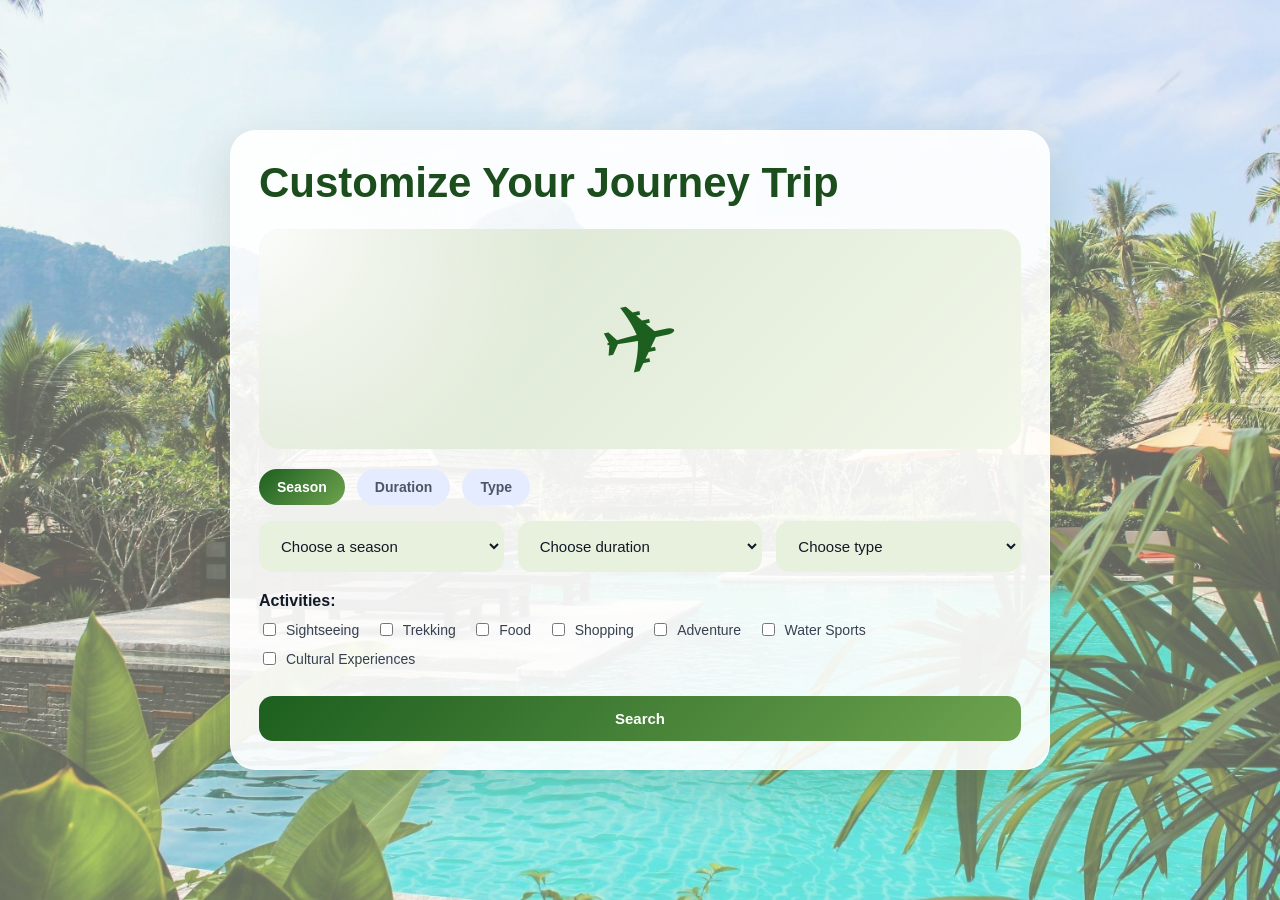
==== explore.html @ 49e41441 "Added my project part" ====
<!doctype html>
<html lang="en">
  <head>
    <meta charset="UTF-8" />
    <meta name="viewport" content="width=device-width, initial-scale=1.0" />
    <title>Explore</title>
    <link rel="stylesheet" href="style_ex.css" />
  </head>
  <body>
    <section class="input">
      <div class="input-box">
        <div class="status-bar">
          <span>9:41</span>
          <div class="status-icons">
            <span></span>
            <span></span>
            <span></span>
          </div>
        </div>

        <div class="header-row">
          <h1 class="heading">Customize Your Journey Trip</h1>
        </div>

        <div class="hero-card">
          <div class="plane-illustration">✈</div>
        </div>

        <div class="travel-tabs">
          <button type="button" class="tab active" data-tab="season">Season</button>
          <button type="button" class="tab" data-tab="days">Duration</button>
          <button type="button" class="tab" data-tab="type">Type</button>
        </div>

        <div class="get_input">
          <select class="season" id="season" data-field="season">
            <option value="" selected disabled hidden>Choose a season</option>
            <option value="Winter">Winter</option>
            <option value="Monsoon">Monsoon</option>
            <option value="Summer">Summer</option>
          </select>

          <select class="days" id="days" data-field="days">
            <option value="" selected disabled hidden>Choose duration</option>
            <option value="1-2 Days">1–2 Days</option>
            <option value="3-4 Days">3–4 Days</option>
            <option value="5-7 Days">5–7 Days</option>
            <option value="8-10 Days">8–10 Days</option>
            <option value="10+ Days">10+ Days</option>
          </select>

          <select class="type" id="type" data-field="type">
            <option value="" selected disabled hidden>Choose type</option>
            <option value="Beach">Beach</option>
            <option value="Mountain">Mountain</option>
            <option value="Heritage">Heritage</option>
            <option value="Wildlife">Wildlife</option>
            <option value="Adventure">Adventure</option>
            <option value="Religious">Religious</option>
            <option value="Nature">Nature</option>
          </select>
        </div>


        <div class="activities">
          <p>Activities:</p>
          <label><input type="checkbox" value="Sightseeing" /> Sightseeing</label>
          <label><input type="checkbox" value="Trekking" /> Trekking</label>
          <label><input type="checkbox" value="Food" /> Food</label>
          <label><input type="checkbox" value="Shopping" /> Shopping</label>
          <label><input type="checkbox" value="Adventure" /> Adventure</label>
          <label><input type="checkbox" value="Water Sports" /> Water Sports</label>
          <label><input type="checkbox" value="Cultural Experiences" /> Cultural Experiences</label>
        </div>

        <button type="button" class="search-btn">Search</button>
      </div>
    </section>
    <script src="app_ex.js"></script>
  </body>
</html>

  </body>
</html>
---- style_ex.css ----
* {
  box-sizing: border-box;
}

body {
  margin: 0;
  min-height: 100vh;
  display: flex;
  align-items: center;
  justify-content: center;
  position: relative;
  isolation: isolate;
  background: rgba(243, 247, 235, 0.9);
  font-family: Arial, sans-serif;
}

body::before {
  content: "";
  position: fixed;
  inset: 0;
  background-image: url("images/bgmain.png");
  background-size: cover;
  background-position: center;
  background-repeat: no-repeat;
  opacity: 0.6;
  z-index: -1;
}

.input {
  width: 100%;
  display: flex;
  justify-content: center;
  padding: 32px;
}

.input-box {
  width: min(820px, 100%);
  background: rgba(255, 255, 255, 0.9);
  border-radius: 26px;
  padding: 28px;
  box-shadow: 0 18px 50px rgba(38, 77, 29, 0.16);
  border: 1px solid rgba(255, 255, 255, 0.8);
}

.status-bar {
  display: none;
}

.header-row {
  margin-bottom: 22px;
}

.heading {
  font-size: clamp(28px, 4vw, 42px);
  font-weight: 700;
  color: #1c4d1c;
  margin: 0;
  text-align: left;
}

.hero-card {
  height: 220px;
  border-radius: 22px;
  background: linear-gradient(135deg, #d8e4cf, #f1f7e9);
  display: flex;
  align-items: center;
  justify-content: center;
  margin-bottom: 20px;
  position: relative;
  overflow: hidden;
}

.hero-card::before {
  content: "";
  position: absolute;
  inset: 0;
  background: radial-gradient(
    circle at top left,
    rgba(255, 255, 255, 0.9),
    transparent 38%
  );
}

.plane-illustration {
  font-size: 96px;
  color: #1d5f1f;
  transform: rotate(-12deg);
  z-index: 1;
}

.travel-tabs {
  display: flex;
  gap: 12px;
  margin-bottom: 16px;
}

.tab {
  border: none;
  border-radius: 999px;
  padding: 10px 18px;
  font-size: 14px;
  font-weight: 700;
  background: #e6ecff;
  color: #4b5563;
}

.tab.active {
  background: linear-gradient(135deg, #1d5f1f, #6ea34f);
  color: white;
}

.get_input {
  display: grid;
  grid-template-columns: repeat(3, minmax(0, 1fr));
  gap: 14px;
  margin-bottom: 20px;
}

select,
.search-btn {
  width: 100%;
  border: none;
  border-radius: 14px;
  padding: 14px 16px;
  font-size: 15px;
  background: #e8f1dd;
  color: #111827;
}

select {
  outline: none;
  border: 2px solid transparent;
  transition: 0.2s ease;
}

select.filled {
  border-color: #1d5f1f;
  background: #e2edd0;
  box-shadow: 0 0 0 3px rgba(29, 95, 31, 0.12);
}

.ideal-duration,
.activities {
  margin-bottom: 18px;
}

.ideal-duration p,
.activities p {
  margin: 0 0 10px;
  font-size: 16px;
  font-weight: 700;
  color: #111827;
}

.ideal-duration label,
.activities label {
  display: inline-flex;
  align-items: center;
  gap: 7px;
  margin: 0 12px 10px 0;
  font-size: 14px;
  color: #374151;
}

.search-btn {
  background: linear-gradient(135deg, #1d5f1f, #6ea34f);
  color: white;
  font-weight: 700;
  cursor: pointer;
}
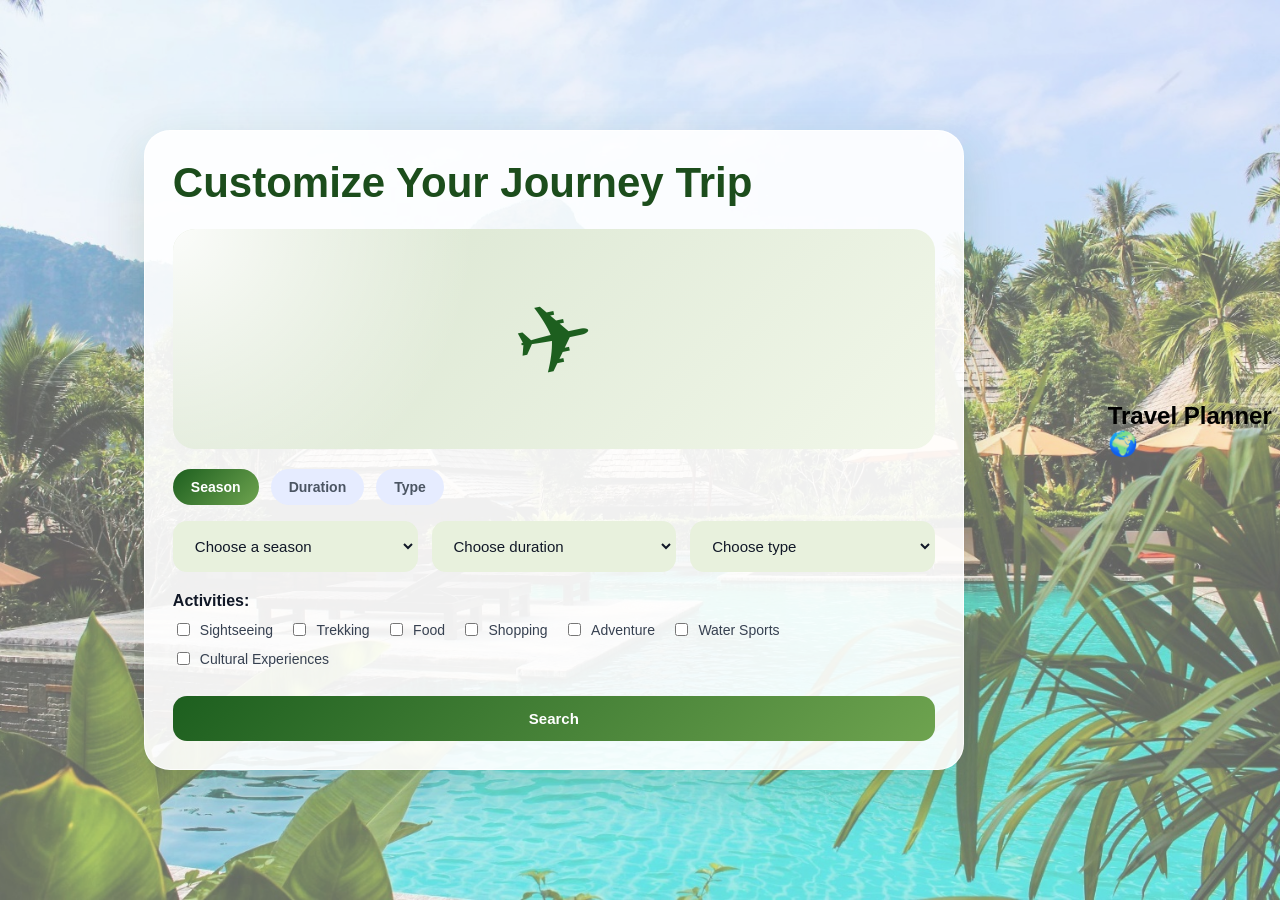
==== commit 791dd35c: "Added my project changes" ====
--- a/explore.html
+++ b/explore.html
@@ -76,6 +76,19 @@
         <button type="button" class="search-btn">Search</button>
       </div>
     </section>
+
+    <section class="show">
+
+
+
+      <h1>Travel Planner 🌍</h1>
+
+
+<!-- Results -->
+<div id="results" class="results-container"></div>
+
+
+    </section>
     <script src="app_ex.js"></script>
   </body>
 </html>
--- a/style_ex.css
+++ b/style_ex.css
@@ -168,3 +168,36 @@
   font-weight: 700;
   cursor: pointer;
 }
+
+/* //----------------------------------------------------------- */
+
+body {
+  font-family: Arial, sans-serif;
+  background: #f5f5f5;
+}
+
+/* Grid layout */
+.results-container {
+  display: grid;
+  grid-template-columns: repeat(auto-fit, minmax(280px, 1fr));
+  gap: 20px;
+  padding: 20px;
+}
+
+/* Card */
+.card {
+  background: white;
+  border-radius: 12px;
+  padding: 15px;
+  box-shadow: 0 4px 10px rgba(0, 0, 0, 0.1);
+}
+
+/* Tags */
+.tag {
+  display: inline-block;
+  background: #eee;
+  padding: 5px 8px;
+  margin: 3px;
+  border-radius: 6px;
+  font-size: 12px;
+}
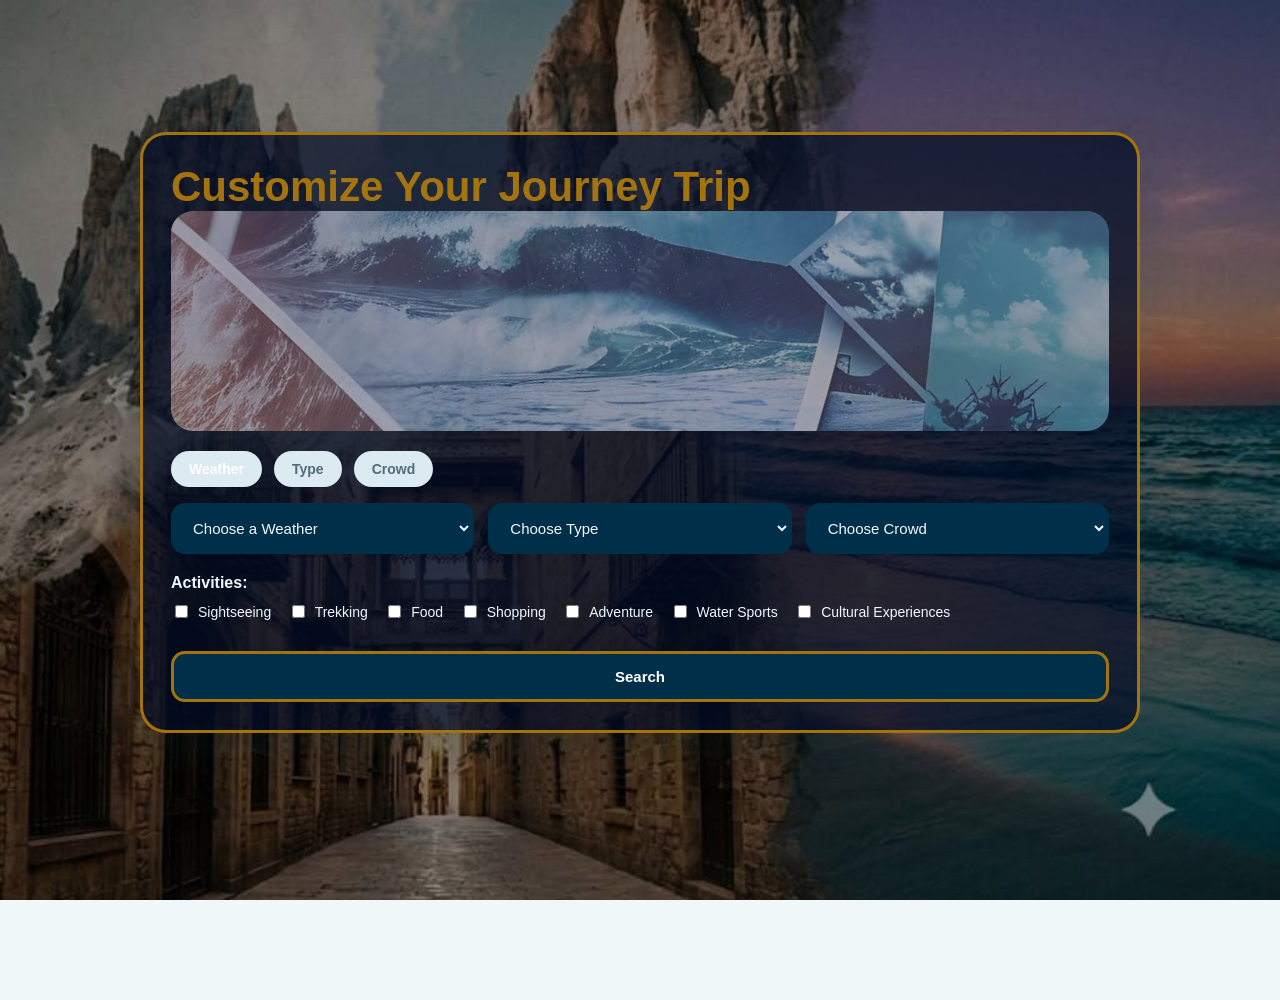
==== commit afdbf66b: "Theme Changed" ====
--- a/explore.html
+++ b/explore.html
@@ -10,7 +10,7 @@
     <section class="input">
       <div class="input-box">
         <div class="status-bar">
-          <span>9:41</span>
+          
           <div class="status-icons">
             <span></span>
             <span></span>
@@ -23,41 +23,33 @@
         </div>
 
         <div class="hero-card">
-          <div class="plane-illustration">✈</div>
+          <div class="plane-illustration"><img src="images/ex_within.png"></div>
         </div>
 
         <div class="travel-tabs">
-          <button type="button" class="tab active" data-tab="season">Season</button>
-          <button type="button" class="tab" data-tab="days">Duration</button>
+          <button type="button" class="tab active" data-tab="season">Weather</button>
           <button type="button" class="tab" data-tab="type">Type</button>
+          <button type="button" class="tab" data-tab="crowd">Crowd</button>
         </div>
 
         <div class="get_input">
           <select class="season" id="season" data-field="season">
-            <option value="" selected disabled hidden>Choose a season</option>
-            <option value="Winter">Winter</option>
-            <option value="Monsoon">Monsoon</option>
-            <option value="Summer">Summer</option>
-          </select>
-
-          <select class="days" id="days" data-field="days">
-            <option value="" selected disabled hidden>Choose duration</option>
-            <option value="1-2 Days">1–2 Days</option>
-            <option value="3-4 Days">3–4 Days</option>
-            <option value="5-7 Days">5–7 Days</option>
-            <option value="8-10 Days">8–10 Days</option>
-            <option value="10+ Days">10+ Days</option>
+            <option value="" selected disabled hidden>Choose a Weather</option>
+            <option value="Sunny">Sunny</option>
+            <option value="Hot">Hot</option>
+            <option value="Rainy">Rainy</option>
+            <option value="Snowy">Snowy</option>
+            <option value="Pleasant">Pleasant</option>
           </select>
 
           <select class="type" id="type" data-field="type">
-            <option value="" selected disabled hidden>Choose type</option>
-            <option value="Beach">Beach</option>
-            <option value="Mountain">Mountain</option>
-            <option value="Heritage">Heritage</option>
-            <option value="Wildlife">Wildlife</option>
-            <option value="Adventure">Adventure</option>
-            <option value="Religious">Religious</option>
-            <option value="Nature">Nature</option>
+            <option value="" selected disabled hidden>Choose Type</option>
+            
+          </select>
+
+           <select class="crowd" id="crowd" data-field="crowd">
+            <option value="" selected disabled hidden>Choose Crowd</option>
+           
           </select>
         </div>
 
@@ -75,21 +67,13 @@
 
         <button type="button" class="search-btn">Search</button>
       </div>
+      
     </section>
-
     <section class="show">
-
-
-
-      <h1>Travel Planner 🌍</h1>
-
-
-<!-- Results -->
-<div id="results" class="results-container"></div>
-
-
+     <div class="results" id="results">
+     </div>
     </section>
-    <script src="app_ex.js"></script>
+    <script type="module" src="app_ex.js"></script>
   </body>
 </html>
 
--- a/style_ex.css
+++ b/style_ex.css
@@ -2,58 +2,62 @@
   box-sizing: border-box;
 }
 
+html,
 body {
   margin: 0;
+  padding: 0;
+  min-height: 100%;
+}
+
+body {
   min-height: 100vh;
-  display: flex;
-  align-items: center;
-  justify-content: center;
   position: relative;
   isolation: isolate;
-  background: rgba(243, 247, 235, 0.9);
+  background: rgba(238, 247, 248, 0.92);;
   font-family: Arial, sans-serif;
+  overflow-x: hidden;
+
 }
 
 body::before {
   content: "";
   position: fixed;
   inset: 0;
-  background-image: url("images/bgmain.png");
+  background-image: url("images/bg2.jpeg");
   background-size: cover;
   background-position: center;
   background-repeat: no-repeat;
-  opacity: 0.6;
   z-index: -1;
+  
 }
 
 .input {
   width: 100%;
   display: flex;
   justify-content: center;
-  padding: 32px;
+  align-items: flex-start;
+  padding: 32px 20px;
+  margin-top: 20px;
+  margin-top: 100px;
 }
 
 .input-box {
-  width: min(820px, 100%);
-  background: rgba(255, 255, 255, 0.9);
+  
+  width: 100%;
+  max-width: 1000px;
+  margin: 0 auto;
+  padding: 28px;
+  background: rgba(2, 13, 38, 0.716);
   border-radius: 26px;
-  padding: 28px;
-  box-shadow: 0 18px 50px rgba(38, 77, 29, 0.16);
-  border: 1px solid rgba(255, 255, 255, 0.8);
-}
-
-.status-bar {
-  display: none;
-}
-
-.header-row {
-  margin-bottom: 22px;
+  box-shadow: 0 18px 50px rgba(6, 38, 57, 0.18);
+  border: 3px solid rgba(168, 119, 13, 0.966);
+  overflow: hidden;
 }
 
 .heading {
   font-size: clamp(28px, 4vw, 42px);
   font-weight: 700;
-  color: #1c4d1c;
+  color:  rgba(168, 119, 13, 0.966);
   margin: 0;
   text-align: left;
 }
@@ -61,7 +65,11 @@
 .hero-card {
   height: 220px;
   border-radius: 22px;
-  background: linear-gradient(135deg, #d8e4cf, #f1f7e9);
+  background: linear-gradient(
+    135deg,
+    rgba(4, 16, 42, 0.473)
+    #EEF5F8
+  );
   display: flex;
   align-items: center;
   justify-content: center;
@@ -76,44 +84,46 @@
   inset: 0;
   background: radial-gradient(
     circle at top left,
-    rgba(255, 255, 255, 0.9),
+   rgba(4, 16, 42, 0.473),
     transparent 38%
   );
 }
 
 .plane-illustration {
   font-size: 96px;
-  color: #1d5f1f;
+  color: rgba(4, 16, 42, 0.473);
   transform: rotate(-12deg);
+  opacity: 0.60;
   z-index: 1;
 }
 
 .travel-tabs {
   display: flex;
+  flex-wrap: wrap;
   gap: 12px;
   margin-bottom: 16px;
 }
 
-.tab {
-  border: none;
-  border-radius: 999px;
-  padding: 10px 18px;
-  font-size: 14px;
-  font-weight: 700;
-  background: #e6ecff;
-  color: #4b5563;
+.tab { border: none;
+   border-radius: 999px;
+    padding: 10px 18px;
+     font-size: 14px;
+      font-weight: 700;
+       background: #DCEAF1;
+        color: #526D7B;
+         transition: 0.25s ease; }
+
+.tab:hover {
+  background: #C8DDE7;
+  color: #315A72;
 }
 
 .tab.active {
-  background: linear-gradient(135deg, #1d5f1f, #6ea34f);
+  background: linear-gradient(
+    135deg,rgba(168, 119, 13, 0.966)
+   
+  );
   color: white;
-}
-
-.get_input {
-  display: grid;
-  grid-template-columns: repeat(3, minmax(0, 1fr));
-  gap: 14px;
-  margin-bottom: 20px;
 }
 
 select,
@@ -123,25 +133,27 @@
   border-radius: 14px;
   padding: 14px 16px;
   font-size: 15px;
-  background: #e8f1dd;
-  color: #111827;
+  background:  #003049;
+  color: aliceblue;
+   border: 3px solid rgba(168, 119, 13, 0.966);
 }
 
 select {
+  min-width: 0;
   outline: none;
   border: 2px solid transparent;
   transition: 0.2s ease;
 }
 
+select:hover {
+  background: #003049;
+}
+
 select.filled {
-  border-color: #1d5f1f;
-  background: #e2edd0;
-  box-shadow: 0 0 0 3px rgba(29, 95, 31, 0.12);
-}
-
-.ideal-duration,
-.activities {
-  margin-bottom: 18px;
+  border-color: #315A72;
+  
+  box-shadow:
+    0 0 0 3px rgba(49, 90, 114, 0.12);
 }
 
 .ideal-duration p,
@@ -149,7 +161,7 @@
   margin: 0 0 10px;
   font-size: 16px;
   font-weight: 700;
-  color: #111827;
+  color: aliceblue;
 }
 
 .ideal-duration label,
@@ -159,45 +171,124 @@
   gap: 7px;
   margin: 0 12px 10px 0;
   font-size: 14px;
-  color: #374151;
+  color:  aliceblue;
 }
 
 .search-btn {
-  background: linear-gradient(135deg, #1d5f1f, #6ea34f);
+  background: linear-gradient(
+    135deg,
+     #003049,
+    
+  );
+  margin-top: 20px;
   color: white;
   font-weight: 700;
   cursor: pointer;
-}
-
-/* //----------------------------------------------------------- */
-
-body {
-  font-family: Arial, sans-serif;
-  background: #f5f5f5;
-}
-
-/* Grid layout */
-.results-container {
+  transition: 0.25s ease;
+}
+
+.get_input {
+  width: 100%;
   display: grid;
-  grid-template-columns: repeat(auto-fit, minmax(280px, 1fr));
-  gap: 20px;
-  padding: 20px;
-}
-
-/* Card */
-.card {
-  background: white;
-  border-radius: 12px;
-  padding: 15px;
-  box-shadow: 0 4px 10px rgba(0, 0, 0, 0.1);
-}
-
-/* Tags */
-.tag {
-  display: inline-block;
-  background: #eee;
-  padding: 5px 8px;
-  margin: 3px;
-  border-radius: 6px;
-  font-size: 12px;
-}
+  grid-template-columns: repeat(3, minmax(0, 1fr));
+  gap: 14px;
+  margin-bottom: 20px;
+}
+
+.search-btn:hover {
+  background: linear-gradient(
+    135deg,
+    #294E64,
+    #587B8E
+  );
+  transform: translateY(-2px);
+}
+
+.results {
+  width: 90%;
+  margin: 80px auto;
+  display: flex;
+  flex-wrap: wrap;
+  grid-template-columns:repeat(auto-fit, minmax(250px, 1fr));
+  gap:45px;
+}
+
+.place-card {
+  min-width: 0;
+  padding: 25px;
+  border-radius: 20px;
+  background: rgba(248, 252, 254, 0.94);
+  box-shadow:
+    0 5px 20px rgba(35, 70, 90, 0.15);
+  border: 1px solid rgba(255, 255, 255, 0.8);
+  transition:
+    transform 0.3s ease,
+    box-shadow 0.3s ease;
+   
+   
+}
+
+
+
+
+.place-card:hover {
+  transform: translateY(-8px);
+  box-shadow:
+    0 12px 30px rgba(35, 70, 90, 0.22);
+}
+
+.place-card h2 {
+  margin-bottom: 10px;
+  color: rgb(249, 244, 244);
+}
+
+.place-card p {
+  margin: 8px 0;
+  color: rgb(249, 244, 244);
+}
+
+
+
+@media (max-width: 800px) {
+  .input {
+    padding: 25px 16px;
+  }
+
+  .input-box {
+    padding: 24px;
+  }
+
+  .get_input {
+    grid-template-columns: repeat(2, minmax(0, 1fr));
+  }
+}
+
+@media (max-width: 600px) {
+  .input {
+    padding: 20px 12px;
+  }
+
+  .input-box {
+    padding: 18px;
+    border-radius: 20px;
+  }
+
+  .get_input {
+    grid-template-columns: 1fr;
+  }
+
+  .hero-card {
+    height: 180px;
+  }
+
+  .plane-illustration {
+    font-size: 70px;
+  }
+
+  .results {
+    width: calc(100% - 24px);
+    grid-template-columns: 1fr;
+  }
+}
+
+
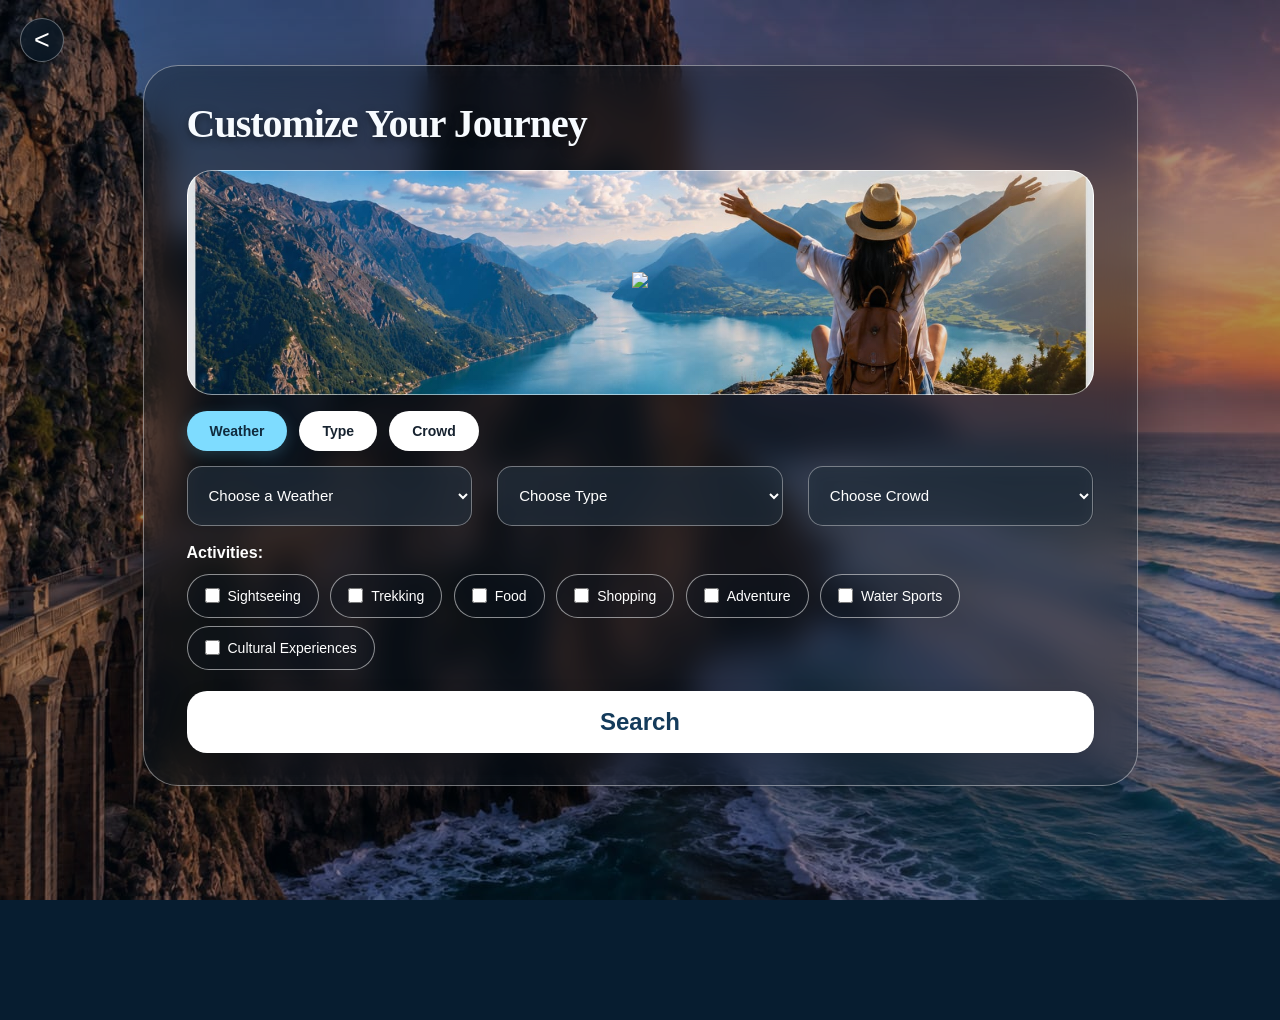
==== commit 2d271198: "As per mentor" ====
--- a/explore.html
+++ b/explore.html
@@ -7,6 +7,8 @@
     <link rel="stylesheet" href="style_ex.css" />
   </head>
   <body>
+    <div class="content">
+      <button class="back"><</button>
     <section class="input">
       <div class="input-box">
         <div class="status-bar">
@@ -17,19 +19,20 @@
             <span></span>
           </div>
         </div>
-
+       
         <div class="header-row">
-          <h1 class="heading">Customize Your Journey Trip</h1>
+          <h1 class="heading">Customize Your Journey</h1>
         </div>
 
         <div class="hero-card">
-          <div class="plane-illustration"><img src="images/ex_within.png"></div>
+          <div class="plane-illustration"><img src="images/ex_within2.jpeg"></div>
         </div>
 
         <div class="travel-tabs">
           <button type="button" class="tab active" data-tab="season">Weather</button>
           <button type="button" class="tab" data-tab="type">Type</button>
           <button type="button" class="tab" data-tab="crowd">Crowd</button>
+          
         </div>
 
         <div class="get_input">
@@ -73,6 +76,7 @@
      <div class="results" id="results">
      </div>
     </section>
+    </div>
     <script type="module" src="app_ex.js"></script>
   </body>
 </html>
--- a/style_ex.css
+++ b/style_ex.css
@@ -1,4 +1,5 @@
-* {
+
+ * {
   box-sizing: border-box;
 }
 
@@ -13,282 +14,380 @@
   min-height: 100vh;
   position: relative;
   isolation: isolate;
-  background: rgba(238, 247, 248, 0.92);;
+  background: #071d30;
   font-family: Arial, sans-serif;
   overflow-x: hidden;
-
 }
 
 body::before {
   content: "";
   position: fixed;
   inset: 0;
-  background-image: url("images/bg2.jpeg");
+  background-image: url("images/bg3.jpeg");
   background-size: cover;
   background-position: center;
   background-repeat: no-repeat;
+  z-index: -2;
+}
+
+body::after {
+  content: "";
+  position: fixed;
+  inset: 0;
+  background: rgba(0, 15, 30, 0.32);
   z-index: -1;
-  
 }
 
 .input {
   width: 100%;
+  min-height: 100vh;
   display: flex;
   justify-content: center;
   align-items: flex-start;
-  padding: 32px 20px;
-  margin-top: 20px;
-  margin-top: 100px;
+  padding: 65px 20px 40px;
 }
 
 .input-box {
-  
-  width: 100%;
-  max-width: 1000px;
+  width: 100%;
+  max-width: 995px;
   margin: 0 auto;
-  padding: 28px;
-  background: rgba(2, 13, 38, 0.716);
-  border-radius: 26px;
-  box-shadow: 0 18px 50px rgba(6, 38, 57, 0.18);
-  border: 3px solid rgba(168, 119, 13, 0.966);
+  padding: 38px 43px 32px;
+  background: rgba(8, 18, 29, 0.4);
+  backdrop-filter: blur(15px);
+  -webkit-backdrop-filter: blur(15px);
+  border: 1px solid rgba(255, 255, 255, 0.42);
+  border-radius: 35px;
+  box-shadow:
+    0 20px 60px rgba(0, 0, 0, 0.35),
+    inset 0 0 30px rgba(255, 255, 255, 0.03);
   overflow: hidden;
 }
 
 .heading {
-  font-size: clamp(28px, 4vw, 42px);
+  margin: 0 0 25px;
+  color: #f7fbff;
+  font-family: Georgia, "Times New Roman", serif;
+  font-size: clamp(40px, 3vw, 62px);
+  line-height: 1.02;
   font-weight: 700;
-  color:  rgba(168, 119, 13, 0.966);
-  margin: 0;
+  letter-spacing: -1px;
   text-align: left;
+  text-shadow:
+    0 3px 8px rgba(0, 0, 0, 0.5),
+    0 0 20px rgba(255, 255, 255, 0.08);
 }
 
 .hero-card {
-  height: 220px;
-  border-radius: 22px;
-  background: linear-gradient(
-    135deg,
-    rgba(4, 16, 42, 0.473)
-    #EEF5F8
-  );
+  width: 100%;
+  height: 225px;
+  margin-bottom: 16px;
+  position: relative;
+  overflow: hidden;
+  border-radius: 25px;
+  border: 1px solid rgba(255, 255, 255, 0.55);
+  background-image: url("images/ex_within2.png");
+  background-size: cover;
+  background-position: center;
   display: flex;
   align-items: center;
   justify-content: center;
-  margin-bottom: 20px;
-  position: relative;
-  overflow: hidden;
 }
 
 .hero-card::before {
   content: "";
   position: absolute;
   inset: 0;
-  background: radial-gradient(
-    circle at top left,
-   rgba(4, 16, 42, 0.473),
-    transparent 38%
+  background: linear-gradient(
+    90deg,
+    rgba(0, 30, 55, 0.12),
+    transparent 50%,
+    rgba(0, 20, 35, 0.12)
   );
 }
 
-.plane-illustration {
-  font-size: 96px;
-  color: rgba(4, 16, 42, 0.473);
-  transform: rotate(-12deg);
-  opacity: 0.60;
-  z-index: 1;
-}
+/* .plane-illustration {
+  background-size: cover;
+} */
+
 
 .travel-tabs {
   display: flex;
+  gap: 12px;
+  margin: 0 0 15px;
   flex-wrap: wrap;
-  gap: 12px;
-  margin-bottom: 16px;
-}
-
-.tab { border: none;
-   border-radius: 999px;
-    padding: 10px 18px;
-     font-size: 14px;
-      font-weight: 700;
-       background: #DCEAF1;
-        color: #526D7B;
-         transition: 0.25s ease; }
+}
+
+.tab {
+  height: 40px;
+  padding: 0 23px;
+  border: none;
+  border-radius: 999px;
+  background: #ffffff;
+  color: #172330;
+  font-size: 14px;
+  font-weight: 700;
+  cursor: pointer;
+  transition: 0.25s ease;
+}
 
 .tab:hover {
-  background: #C8DDE7;
-  color: #315A72;
+  background: #e8f8ff;
+  transform: translateY(-1px);
 }
 
 .tab.active {
-  background: linear-gradient(
-    135deg,rgba(168, 119, 13, 0.966)
-   
-  );
-  color: white;
-}
-
-select,
-.search-btn {
-  width: 100%;
-  border: none;
-  border-radius: 14px;
-  padding: 14px 16px;
+  background: #7edcff;
+  color: #102b3e;
+  box-shadow: 0 4px 15px rgba(126, 220, 255, 0.2);
+}
+
+.get_input {
+  width: 100%;
+  display: grid;
+  grid-template-columns: repeat(3, minmax(0, 1fr));
+  gap: 25px;
+  margin-bottom: 18px;
+}
+
+select {
+  width: 100%;
+  height: 60px;
+  min-width: 0;
+  padding: 0 17px;
+  border-radius: 15px;
+  border: 1px solid rgba(255, 255, 255, 0.38);
+  outline: none;
+  background: rgba(40, 54, 68, 0.55);
+  backdrop-filter: blur(8px);
+  -webkit-backdrop-filter: blur(8px);
+  color: white;
   font-size: 15px;
-  background:  #003049;
-  color: aliceblue;
-   border: 3px solid rgba(168, 119, 13, 0.966);
-}
-
-select {
-  min-width: 0;
-  outline: none;
-  border: 2px solid transparent;
-  transition: 0.2s ease;
+  cursor: pointer;
+  transition: 0.25s ease;
 }
 
 select:hover {
-  background: #003049;
+  background: rgba(55, 70, 84, 0.7);
+  border-color: rgba(255, 255, 255, 0.65);
+}
+
+select:focus {
+  border-color: #7edcff;
+  box-shadow: 0 0 0 2px rgba(126, 220, 255, 0.15);
 }
 
 select.filled {
-  border-color: #315A72;
-  
-  box-shadow:
-    0 0 0 3px rgba(49, 90, 114, 0.12);
+  border-color: rgba(126, 220, 255, 0.7);
+  box-shadow: 0 0 0 2px rgba(126, 220, 255, 0.1);
+}
+
+select option {
+  background: #17344a;
+  color: white;
+}
+
+.ideal-duration,
+.activities {
+  width: 100%;
 }
 
 .ideal-duration p,
 .activities p {
-  margin: 0 0 10px;
+  margin: 0 0 12px;
+  color: white;
   font-size: 16px;
   font-weight: 700;
-  color: aliceblue;
 }
 
 .ideal-duration label,
 .activities label {
   display: inline-flex;
   align-items: center;
-  gap: 7px;
-  margin: 0 12px 10px 0;
+  gap: 8px;
+  height: 44px;
+  margin: 0 7px 8px 0;
+  padding: 0 17px;
+  border: 1px solid rgba(255, 255, 255, 0.52);
+  border-radius: 999px;
+  background: rgba(15, 25, 35, 0.3);
+  color: white;
   font-size: 14px;
-  color:  aliceblue;
+  cursor: pointer;
+  transition: 0.25s ease;
+}
+
+.ideal-duration label:hover,
+.activities label:hover {
+  background: rgba(126, 220, 255, 0.15);
+  border-color: #7edcff;
+}
+
+.ideal-duration input,
+.activities input {
+  width: 15px;
+  height: 15px;
+  margin: 0;
+  accent-color: #7edcff;
+  cursor: pointer;
 }
 
 .search-btn {
-  background: linear-gradient(
-    135deg,
-     #003049,
-    
-  );
-  margin-top: 20px;
-  color: white;
+  width: 100%;
+  height: 62px;
+  margin-top: 13px;
+  padding: 0 20px;
+  border: none;
+  border-radius: 20px;
+  background: #ffffff;
+  color: #143b5b;
+  font-size: 24px;
   font-weight: 700;
   cursor: pointer;
   transition: 0.25s ease;
-}
-
-.get_input {
-  width: 100%;
-  display: grid;
-  grid-template-columns: repeat(3, minmax(0, 1fr));
-  gap: 14px;
-  margin-bottom: 20px;
+  box-shadow: 0 6px 20px rgba(0, 0, 0, 0.12);
 }
 
 .search-btn:hover {
-  background: linear-gradient(
-    135deg,
-    #294E64,
-    #587B8E
-  );
+  background: #7edcff;
+  color: #102f47;
   transform: translateY(-2px);
+  box-shadow: 0 10px 25px rgba(126, 220, 255, 0.2);
 }
 
 .results {
   width: 90%;
-  margin: 80px auto;
+  margin: 60px auto;
   display: flex;
   flex-wrap: wrap;
-  grid-template-columns:repeat(auto-fit, minmax(250px, 1fr));
-  gap:45px;
+  justify-content: center;
+  gap: 30px;
 }
 
 .place-card {
+  width: 280px;
   min-width: 0;
   padding: 25px;
-  border-radius: 20px;
-  background: rgba(248, 252, 254, 0.94);
+  border-radius: 24px;
+
+  background: rgba(8, 18, 29, 0.7);
+  
+
+  background-size: cover;
+  background-position: center;
+
+  backdrop-filter: blur(8px);
+  -webkit-backdrop-filter: blur(8px);
+  border: 1px solid rgba(255, 255, 255, 0.28);
   box-shadow:
-    0 5px 20px rgba(35, 70, 90, 0.15);
-  border: 1px solid rgba(255, 255, 255, 0.8);
+    0 12px 35px rgba(0, 0, 0, 0.3);
+
   transition:
     transform 0.3s ease,
-    box-shadow 0.3s ease;
-   
-   
-}
-
-
-
+    box-shadow 0.3s ease,
+    border-color 0.3s ease;
+}
 
 .place-card:hover {
   transform: translateY(-8px);
+  border-color: rgba(126, 220, 255, 0.7);
   box-shadow:
-    0 12px 30px rgba(35, 70, 90, 0.22);
+    0 18px 40px rgba(0, 0, 0, 0.4);
 }
 
 .place-card h2 {
-  margin-bottom: 10px;
-  color: rgb(249, 244, 244);
+  margin: 0 0 10px;
+  color: white;
 }
 
 .place-card p {
   margin: 8px 0;
-  color: rgb(249, 244, 244);
-}
-
-
+  color: rgba(255, 255, 255, 0.88);
+}
+.back {
+  position: fixed;
+  top: 18px;
+  left: 20px;
+  z-index: 10;
+  margin: 0;
+  height: 44px;
+  width: 44px;
+  font-size: 27px;
+  color: white;
+  background: rgba(8, 25, 40, 0.65);
+  backdrop-filter: blur(10px);
+  border-radius: 50%;
+  border: 1px solid rgba(255, 255, 255, 0.35);
+  cursor: pointer;
+  transition: 0.25s ease;
+}
+
+.back:hover {
+  background: #7edcff;
+  color: #12344d;
+  transform: translateX(-3px);
+}
 
 @media (max-width: 800px) {
   .input {
-    padding: 25px 16px;
+    padding: 50px 16px 30px;
   }
 
   .input-box {
-    padding: 24px;
+    padding: 30px;
   }
 
   .get_input {
     grid-template-columns: repeat(2, minmax(0, 1fr));
   }
+
+  .heading {
+    font-size: 44px;
+  }
 }
 
 @media (max-width: 600px) {
   .input {
-    padding: 20px 12px;
+    padding: 45px 12px 25px;
   }
 
   .input-box {
-    padding: 18px;
-    border-radius: 20px;
+    padding: 22px;
+    border-radius: 25px;
+  }
+
+  .heading {
+    font-size: 36px;
   }
 
   .get_input {
     grid-template-columns: 1fr;
+    gap: 12px;
   }
 
   .hero-card {
     height: 180px;
   }
 
-  .plane-illustration {
-    font-size: 70px;
+  .travel-tabs {
+    gap: 8px;
+  }
+
+  .tab {
+    padding: 0 18px;
+  }
+
+  .ideal-duration label,
+  .activities label {
+    height: 40px;
+    padding: 0 13px;
   }
 
   .results {
     width: calc(100% - 24px);
-    grid-template-columns: 1fr;
-  }
-}
-
-
+    margin-top: 40px;
+  }
+
+  .place-card {
+    width: 100%;
+  }
+}
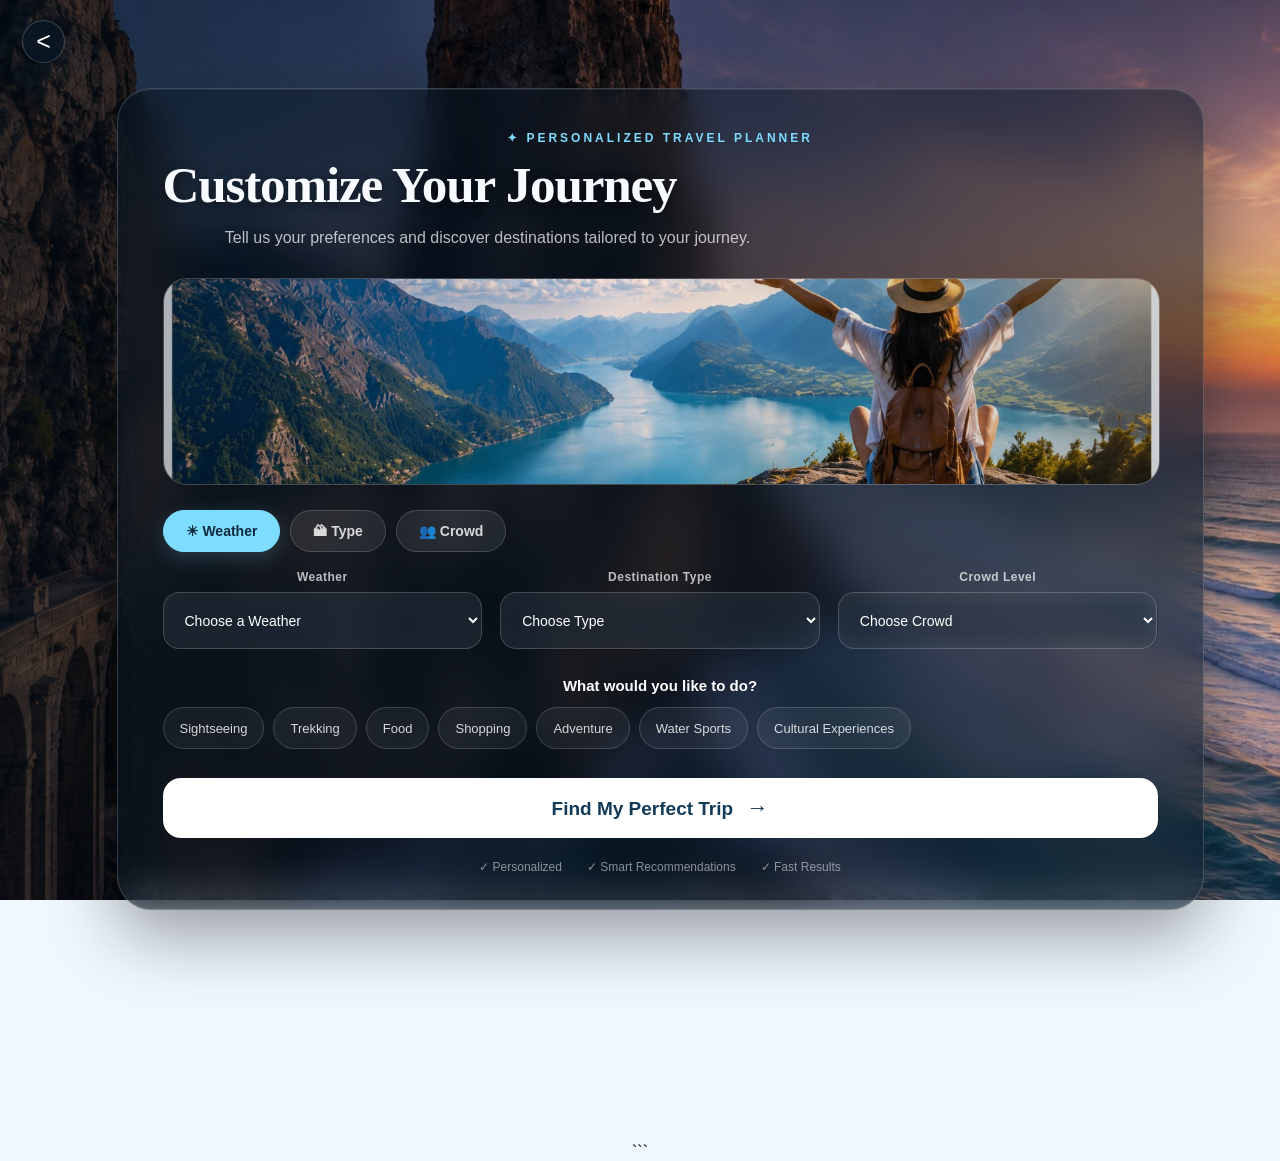
==== commit ac697768: "Modified" ====
--- a/explore.html
+++ b/explore.html
@@ -1,85 +1,296 @@
+```html
 <!doctype html>
 <html lang="en">
-  <head>
-    <meta charset="UTF-8" />
-    <meta name="viewport" content="width=device-width, initial-scale=1.0" />
+
+<head>
+    <meta charset="UTF-8">
+    <meta name="viewport" content="width=device-width, initial-scale=1.0">
+
     <title>Explore</title>
-    <link rel="stylesheet" href="style_ex.css" />
-  </head>
-  <body>
+
+    <link rel="stylesheet" href="style_ex.css">
+</head>
+
+<body>
+
     <div class="content">
-      <button class="back"><</button>
-    <section class="input">
-      <div class="input-box">
-        <div class="status-bar">
-          
-          <div class="status-icons">
-            <span></span>
-            <span></span>
-            <span></span>
-          </div>
-        </div>
-       
-        <div class="header-row">
-          <h1 class="heading">Customize Your Journey</h1>
-        </div>
-
-        <div class="hero-card">
-          <div class="plane-illustration"><img src="images/ex_within2.jpeg"></div>
-        </div>
-
-        <div class="travel-tabs">
-          <button type="button" class="tab active" data-tab="season">Weather</button>
-          <button type="button" class="tab" data-tab="type">Type</button>
-          <button type="button" class="tab" data-tab="crowd">Crowd</button>
-          
-        </div>
-
-        <div class="get_input">
-          <select class="season" id="season" data-field="season">
-            <option value="" selected disabled hidden>Choose a Weather</option>
-            <option value="Sunny">Sunny</option>
-            <option value="Hot">Hot</option>
-            <option value="Rainy">Rainy</option>
-            <option value="Snowy">Snowy</option>
-            <option value="Pleasant">Pleasant</option>
-          </select>
-
-          <select class="type" id="type" data-field="type">
-            <option value="" selected disabled hidden>Choose Type</option>
-            
-          </select>
-
-           <select class="crowd" id="crowd" data-field="crowd">
-            <option value="" selected disabled hidden>Choose Crowd</option>
-           
-          </select>
-        </div>
-
-
-        <div class="activities">
-          <p>Activities:</p>
-          <label><input type="checkbox" value="Sightseeing" /> Sightseeing</label>
-          <label><input type="checkbox" value="Trekking" /> Trekking</label>
-          <label><input type="checkbox" value="Food" /> Food</label>
-          <label><input type="checkbox" value="Shopping" /> Shopping</label>
-          <label><input type="checkbox" value="Adventure" /> Adventure</label>
-          <label><input type="checkbox" value="Water Sports" /> Water Sports</label>
-          <label><input type="checkbox" value="Cultural Experiences" /> Cultural Experiences</label>
-        </div>
-
-        <button type="button" class="search-btn">Search</button>
-      </div>
-      
-    </section>
-    <section class="show">
-     <div class="results" id="results">
-     </div>
-    </section>
+
+        <!-- Back Button -->
+        <button class="back" type="button">&lt;</button>
+
+
+        <!-- ================= PLANNER ================= -->
+
+        <section class="input">
+
+            <div class="input-box">
+
+                <!-- Heading -->
+                <div class="header-row">
+
+                    <span class="section-tag">
+                        ✦ PERSONALIZED TRAVEL PLANNER
+                    </span>
+
+                    <h1 class="heading">
+                        Customize Your Journey
+                    </h1>
+
+                    <p class="subtitle">
+                        Tell us your preferences and discover destinations
+                        tailored to your journey.
+                    </p>
+
+                </div>
+
+
+                <!-- Hero Image -->
+                <div class="hero-card">
+
+                    <div class="plane-illustration">
+
+                        <img
+                            src="images/ex_within2.png"
+                            alt="Beautiful travel destination"
+                        >
+
+                    </div>
+
+                </div>
+
+
+                <!-- Travel Filters -->
+                <div class="travel-tabs">
+
+                    <button
+                        type="button"
+                        class="tab active"
+                        data-tab="season">
+                        ☀ Weather
+                    </button>
+
+                    <button
+                        type="button"
+                        class="tab"
+                        data-tab="type">
+                        🏔 Type
+                    </button>
+
+                    <button
+                        type="button"
+                        class="tab"
+                        data-tab="crowd">
+                        👥 Crowd
+                    </button>
+
+                </div>
+
+
+                <!-- Dropdowns -->
+                <div class="get_input">
+
+                    <div class="select-group">
+
+                        <label for="season">
+                            Weather
+                        </label>
+
+                        <select
+                            class="season"
+                            id="season"
+                            data-field="season">
+
+                            <option
+                                value=""
+                                selected
+                                disabled
+                                hidden>
+                                Choose a Weather
+                            </option>
+
+                            <option value="Sunny">
+                                Sunny
+                            </option>
+
+                            <option value="Hot">
+                                Hot
+                            </option>
+
+                            <option value="Rainy">
+                                Rainy
+                            </option>
+
+                            <option value="Snowy">
+                                Snowy
+                            </option>
+
+                            <option value="Pleasant">
+                                Pleasant
+                            </option>
+
+                        </select>
+
+                    </div>
+
+
+                    <div class="select-group">
+
+                        <label for="type">
+                            Destination Type
+                        </label>
+
+                        <select
+                            class="type"
+                            id="type"
+                            data-field="type">
+
+                            <option
+                                value=""
+                                selected
+                                disabled
+                                hidden>
+                                Choose Type
+                            </option>
+
+                        </select>
+
+                    </div>
+
+
+                    <div class="select-group">
+
+                        <label for="crowd">
+                            Crowd Level
+                        </label>
+
+                        <select
+                            class="crowd"
+                            id="crowd"
+                            data-field="crowd">
+
+                            <option
+                                value=""
+                                selected
+                                disabled
+                                hidden>
+                                Choose Crowd
+                            </option>
+
+                        </select>
+
+                    </div>
+
+                </div>
+
+
+                <!-- Activities -->
+                <div class="activities">
+
+                    <p class="activity-title">
+                        What would you like to do?
+                    </p>
+
+                    <div class="activity-options">
+
+                        <label>
+                            <input
+                                type="checkbox"
+                                value="Sightseeing">
+                            <span>Sightseeing</span>
+                        </label>
+
+                        <label>
+                            <input
+                                type="checkbox"
+                                value="Trekking">
+                            <span>Trekking</span>
+                        </label>
+
+                        <label>
+                            <input
+                                type="checkbox"
+                                value="Food">
+                            <span>Food</span>
+                        </label>
+
+                        <label>
+                            <input
+                                type="checkbox"
+                                value="Shopping">
+                            <span>Shopping</span>
+                        </label>
+
+                        <label>
+                            <input
+                                type="checkbox"
+                                value="Adventure">
+                            <span>Adventure</span>
+                        </label>
+
+                        <label>
+                            <input
+                                type="checkbox"
+                                value="Water Sports">
+                            <span>Water Sports</span>
+                        </label>
+
+                        <label>
+                            <input
+                                type="checkbox"
+                                value="Cultural Experiences">
+                            <span>Cultural Experiences</span>
+                        </label>
+
+                    </div>
+
+                </div>
+
+
+                <!-- Search -->
+                <button
+                    type="button"
+                    class="search-btn">
+
+                    Find My Perfect Trip
+                    <span>→</span>
+
+                </button>
+
+
+                <!-- Small Features -->
+                <div class="planner-features">
+
+                    <span>✓ Personalized</span>
+                    <span>✓ Smart Recommendations</span>
+                    <span>✓ Fast Results</span>
+
+                </div>
+
+            </div>
+
+        </section>
+
+
+        <!-- ================= RESULTS ================= -->
+
+        <section class="show">
+
+            <div
+                class="results"
+                id="results">
+            </div>
+
+        </section>
+
     </div>
-    <script type="module" src="app_ex.js"></script>
-  </body>
+
+
+    <script
+        type="module"
+        src="app_ex.js">
+    </script>
+
+</body>
+
 </html>
-
-  </body>
-</html>
+```
--- a/style_ex.css
+++ b/style_ex.css
@@ -1,5 +1,9 @@
-
- * {
+```css
+/* =========================================================
+   GLOBAL
+========================================================= */
+
+* {
   box-sizing: border-box;
 }
 
@@ -11,275 +15,596 @@
 }
 
 body {
-  min-height: 100vh;
-  position: relative;
-  isolation: isolate;
-  background: #071d30;
-  font-family: Arial, sans-serif;
-  overflow-x: hidden;
-}
-
-body::before {
-  content: "";
-  position: fixed;
-  inset: 0;
-  background-image: url("images/bg3.jpeg");
+  background-color: aliceblue;
+  text-align: center;
+
+  /* background-image:
+    linear-gradient(
+      rgba(0, 20, 35, 0.4),
+      rgba(0, 20, 35, 0.4)
+    ),
+    url("images/bg3.jpeg"); */
+
+    background-image:
+    linear-gradient(
+      90deg,
+      rgba(3, 12, 22, 0.72) 0%,
+      rgba(3, 12, 22, 0.42) 45%,
+      rgba(3, 12, 22, 0.15) 100%
+    ),
+    url("images/bg3.jpeg");
+
   background-size: cover;
   background-position: center;
+  background-attachment: fixed;
   background-repeat: no-repeat;
-  z-index: -2;
-}
-
-body::after {
-  content: "";
-  position: fixed;
-  inset: 0;
-  background: rgba(0, 15, 30, 0.32);
-  z-index: -1;
-}
+
+  font-family: 'Poppins', sans-serif;
+  overflow-x: hidden;
+}
+/* =========================================================
+   MAIN PLANNER SECTION
+========================================================= */
 
 .input {
   width: 100%;
   min-height: 100vh;
+
   display: flex;
   justify-content: center;
   align-items: flex-start;
-  padding: 65px 20px 40px;
-}
+
+  padding: 70px 20px 45px;
+}
+
+
+/* =========================================================
+   MAIN GLASS CARD
+========================================================= */
 
 .input-box {
   width: 100%;
   max-width: 995px;
+
   margin: 0 auto;
-  padding: 38px 43px 32px;
-  background: rgba(8, 18, 29, 0.4);
-  backdrop-filter: blur(15px);
-  -webkit-backdrop-filter: blur(15px);
-  border: 1px solid rgba(255, 255, 255, 0.42);
-  border-radius: 35px;
+  padding: 42px 45px 35px;
+
+  background: rgba(7, 22, 36, 0.48);
+
+  backdrop-filter: blur(20px);
+  -webkit-backdrop-filter: blur(20px);
+
+  border: 1px solid rgba(255, 255, 255, 0.18);
+
+  border-radius: 34px;
+
   box-shadow:
-    0 20px 60px rgba(0, 0, 0, 0.35),
-    inset 0 0 30px rgba(255, 255, 255, 0.03);
+    0 25px 70px rgba(0, 0, 0, 0.38),
+    inset 0 1px 0 rgba(255, 255, 255, 0.08);
+
   overflow: hidden;
 }
 
+
+/* =========================================================
+   HEADER
+========================================================= */
+
+.header-row {
+  margin-bottom: 28px;
+}
+
+.section-tag {
+  display: block;
+
+  margin-bottom: 13px;
+
+  color: #7edcff;
+
+  font-size: 12px;
+  font-weight: 600;
+
+  letter-spacing: 3px;
+  text-transform: uppercase;
+}
+
 .heading {
-  margin: 0 0 25px;
+  margin: 0;
+
   color: #f7fbff;
-  font-family: Georgia, "Times New Roman", serif;
-  font-size: clamp(40px, 3vw, 62px);
-  line-height: 1.02;
+
+  font-family:
+    Georgia,
+    "Times New Roman",
+    serif;
+
+  font-size: clamp(38px, 4vw, 58px);
+
+  line-height: 1.05;
+
   font-weight: 700;
-  letter-spacing: -1px;
+
+  letter-spacing: -1.2px;
+
   text-align: left;
+
   text-shadow:
-    0 3px 8px rgba(0, 0, 0, 0.5),
-    0 0 20px rgba(255, 255, 255, 0.08);
-}
+    0 4px 12px rgba(0, 0, 0, 0.5);
+}
+
+.subtitle {
+  max-width: 650px;
+
+  margin: 13px 0 0;
+
+  color: rgba(255, 255, 255, 0.72);
+
+  font-size: 16px;
+  line-height: 1.6;
+}
+
+
+/* =========================================================
+   HERO IMAGE
+========================================================= */
 
 .hero-card {
   width: 100%;
-  height: 225px;
-  margin-bottom: 16px;
+  height: 205px;
+
+  margin-bottom: 25px;
+
   position: relative;
+
   overflow: hidden;
-  border-radius: 25px;
-  border: 1px solid rgba(255, 255, 255, 0.55);
-  background-image: url("images/ex_within2.png");
-  background-size: cover;
-  background-position: center;
+
+  border-radius: 24px;
+
+  border: 1px solid rgba(255, 255, 255, 0.18);
+   
+  background: rgba(255, 255, 255, 0.05);
+
   display: flex;
   align-items: center;
   justify-content: center;
 }
 
-.hero-card::before {
+.plane-illustration {
+  width: 100%;
+  height: 100%;
+
+  position: relative;
+
+  overflow: hidden;
+}
+
+.plane-illustration img {
+  width: 100%;
+  height: 100%;
+
+  display: block;
+
+  object-fit: cover;
+
+  object-position: center 58%;
+
+  transition: transform 0.6s ease;
+}
+
+.hero-card:hover .plane-illustration img {
+  transform: scale(1.035);
+}
+
+
+/* Image overlay */
+
+.hero-card::after {
   content: "";
+
   position: absolute;
   inset: 0;
-  background: linear-gradient(
-    90deg,
-    rgba(0, 30, 55, 0.12),
-    transparent 50%,
-    rgba(0, 20, 35, 0.12)
-  );
-}
-
-/* .plane-illustration {
-  background-size: cover;
-} */
-
+
+  pointer-events: none;
+
+  background:
+    linear-gradient(
+      90deg,
+      rgba(3, 19, 32, 0.32),
+      transparent 45%,
+      rgba(3, 19, 32, 0.20)
+    );
+}
+
+
+/* =========================================================
+   TRAVEL TABS
+========================================================= */
 
 .travel-tabs {
   display: flex;
-  gap: 12px;
-  margin: 0 0 15px;
+
+  gap: 10px;
+
+  margin-bottom: 18px;
+
   flex-wrap: wrap;
 }
 
 .tab {
-  height: 40px;
-  padding: 0 23px;
-  border: none;
+  height: 42px;
+
+  padding: 0 22px;
+
+  border: 1px solid rgba(255, 255, 255, 0.16);
+
   border-radius: 999px;
-  background: #ffffff;
-  color: #172330;
+
+  background: rgba(255, 255, 255, 0.08);
+
+  color: rgba(255, 255, 255, 0.82);
+
   font-size: 14px;
-  font-weight: 700;
+
+  font-weight: 600;
+
   cursor: pointer;
-  transition: 0.25s ease;
+
+  transition:
+    background 0.25s ease,
+    color 0.25s ease,
+    transform 0.25s ease,
+    border-color 0.25s ease;
 }
 
 .tab:hover {
-  background: #e8f8ff;
-  transform: translateY(-1px);
+  background: rgba(255, 255, 255, 0.15);
+
+  border-color: rgba(126, 220, 255, 0.5);
+
+  transform: translateY(-2px);
 }
 
 .tab.active {
   background: #7edcff;
+
+  border-color: #7edcff;
+
   color: #102b3e;
-  box-shadow: 0 4px 15px rgba(126, 220, 255, 0.2);
-}
+
+  box-shadow:
+    0 6px 20px rgba(126, 220, 255, 0.18);
+}
+
+
+/* =========================================================
+   DROPDOWN AREA
+========================================================= */
 
 .get_input {
   width: 100%;
+
   display: grid;
-  grid-template-columns: repeat(3, minmax(0, 1fr));
-  gap: 25px;
-  margin-bottom: 18px;
-}
+
+  grid-template-columns:
+    repeat(3, minmax(0, 1fr));
+
+  gap: 18px;
+
+  margin-bottom: 28px;
+}
+
+
+/* Dropdown + label */
+
+.select-group {
+  display: flex;
+
+  flex-direction: column;
+
+  gap: 8px;
+}
+
+.select-group label {
+  color: rgba(255, 255, 255, 0.72);
+
+  font-size: 12px;
+
+  font-weight: 600;
+
+  letter-spacing: 0.5px;
+}
+
+
+/* Select */
 
 select {
   width: 100%;
-  height: 60px;
+
+  height: 57px;
+
   min-width: 0;
+
   padding: 0 17px;
-  border-radius: 15px;
-  border: 1px solid rgba(255, 255, 255, 0.38);
+
+  border-radius: 16px;
+
+  border: 1px solid rgba(255, 255, 255, 0.18);
+
   outline: none;
-  background: rgba(40, 54, 68, 0.55);
-  backdrop-filter: blur(8px);
-  -webkit-backdrop-filter: blur(8px);
+
+  background: rgba(255, 255, 255, 0.07);
+
+  backdrop-filter: blur(10px);
+  -webkit-backdrop-filter: blur(10px);
+
   color: white;
-  font-size: 15px;
+
+  font-size: 14px;
+
   cursor: pointer;
-  transition: 0.25s ease;
+
+  transition:
+    background 0.25s ease,
+    border-color 0.25s ease,
+    box-shadow 0.25s ease;
 }
 
 select:hover {
-  background: rgba(55, 70, 84, 0.7);
-  border-color: rgba(255, 255, 255, 0.65);
+  background: rgba(255, 255, 255, 0.11);
+
+  border-color: rgba(255, 255, 255, 0.35);
 }
 
 select:focus {
   border-color: #7edcff;
-  box-shadow: 0 0 0 2px rgba(126, 220, 255, 0.15);
+
+  box-shadow:
+    0 0 0 3px rgba(126, 220, 255, 0.10);
 }
 
 select.filled {
-  border-color: rgba(126, 220, 255, 0.7);
-  box-shadow: 0 0 0 2px rgba(126, 220, 255, 0.1);
+  border-color: rgba(126, 220, 255, 0.65);
+
+  box-shadow:
+    0 0 0 2px rgba(126, 220, 255, 0.08);
 }
 
 select option {
   background: #17344a;
+
   color: white;
 }
 
-.ideal-duration,
+
+/* =========================================================
+   ACTIVITIES
+========================================================= */
+
 .activities {
   width: 100%;
-}
-
-.ideal-duration p,
-.activities p {
-  margin: 0 0 12px;
+
+  margin-bottom: 25px;
+}
+
+.activity-title {
+  margin: 0 0 13px;
+
   color: white;
-  font-size: 16px;
-  font-weight: 700;
-}
-
-.ideal-duration label,
+
+  font-size: 15px;
+
+  font-weight: 600;
+}
+
+.activity-options {
+  display: flex;
+
+  flex-wrap: wrap;
+
+  gap: 9px;
+}
+
+
+/* Activity chip */
+
 .activities label {
   display: inline-flex;
+
   align-items: center;
+
   gap: 8px;
-  height: 44px;
-  margin: 0 7px 8px 0;
-  padding: 0 17px;
-  border: 1px solid rgba(255, 255, 255, 0.52);
+
+  min-height: 40px;
+
+  margin: 0;
+
+  padding: 0 16px;
+
+  border: 1px solid rgba(255, 255, 255, 0.16);
+
   border-radius: 999px;
-  background: rgba(15, 25, 35, 0.3);
-  color: white;
-  font-size: 14px;
+
+  background: rgba(255, 255, 255, 0.055);
+
+  color: rgba(255, 255, 255, 0.82);
+
+  font-size: 13px;
+
   cursor: pointer;
-  transition: 0.25s ease;
-}
-
-.ideal-duration label:hover,
+
+  transition:
+    background 0.25s ease,
+    border-color 0.25s ease,
+    color 0.25s ease,
+    transform 0.2s ease;
+}
+
 .activities label:hover {
-  background: rgba(126, 220, 255, 0.15);
+  background: rgba(126, 220, 255, 0.10);
+
+  border-color: rgba(126, 220, 255, 0.55);
+
+  transform: translateY(-2px);
+}
+
+
+/* Hide default checkbox */
+
+.activities input {
+  position: absolute;
+
+  opacity: 0;
+
+  pointer-events: none;
+}
+
+
+/* Selected activity */
+
+.activities label:has(input:checked) {
+  background: rgba(126, 220, 255, 0.18);
+
   border-color: #7edcff;
-}
-
-.ideal-duration input,
-.activities input {
-  width: 15px;
-  height: 15px;
-  margin: 0;
-  accent-color: #7edcff;
+
+  color: #ffffff;
+
+  box-shadow:
+    0 4px 15px rgba(126, 220, 255, 0.08);
+}
+
+
+/* =========================================================
+   SEARCH BUTTON
+========================================================= */
+
+.search-btn {
+  width: 100%;
+
+  min-height: 60px;
+
+  margin-top: 4px;
+
+  padding: 0 25px;
+
+  border: none;
+
+  border-radius: 18px;
+
+  background: #ffffff;
+
+  color: #123b58;
+
+  font-size: 19px;
+
+  font-weight: 700;
+
   cursor: pointer;
-}
-
-.search-btn {
-  width: 100%;
-  height: 62px;
-  margin-top: 13px;
-  padding: 0 20px;
-  border: none;
-  border-radius: 20px;
-  background: #ffffff;
-  color: #143b5b;
-  font-size: 24px;
-  font-weight: 700;
-  cursor: pointer;
-  transition: 0.25s ease;
-  box-shadow: 0 6px 20px rgba(0, 0, 0, 0.12);
+
+  transition:
+    background 0.25s ease,
+    transform 0.25s ease,
+    box-shadow 0.25s ease;
+}
+
+.search-btn span {
+  margin-left: 8px;
+
+  font-size: 22px;
+
+  transition: transform 0.25s ease;
 }
 
 .search-btn:hover {
   background: #7edcff;
-  color: #102f47;
-  transform: translateY(-2px);
-  box-shadow: 0 10px 25px rgba(126, 220, 255, 0.2);
+
+  transform: translateY(-3px);
+
+  box-shadow:
+    0 12px 30px rgba(126, 220, 255, 0.20);
+}
+
+.search-btn:hover span {
+  transform: translateX(5px);
+}
+
+
+/* =========================================================
+   PLANNER FEATURES
+========================================================= */
+
+.planner-features {
+  display: flex;
+
+  justify-content: center;
+
+  align-items: center;
+
+  flex-wrap: wrap;
+
+  gap: 25px;
+
+  margin-top: 22px;
+
+  color: rgba(255, 255, 255, 0.52);
+
+  font-size: 12px;
+}
+
+.planner-features span {
+  white-space: nowrap;
+}
+
+
+/* =========================================================
+   RESULTS
+========================================================= */
+
+.show {
+  width: 100%;
 }
 
 .results {
-  width: 90%;
-  margin: 60px auto;
-  display: flex;
-  flex-wrap: wrap;
-  justify-content: center;
-  gap: 30px;
-}
+    display: grid;
+    grid-template-columns: repeat(4, 1fr);
+    gap: 28px;
+    margin-top: 50px;
+}
+
+@media (max-width:1200px){
+    .results{
+        grid-template-columns: repeat(2,1fr);
+    }
+}
+
+@media (max-width:700px){
+    .results{
+        grid-template-columns:1fr;
+    }
+}
+
+
+/* =========================================================
+   DESTINATION CARD
+========================================================= */
 
 .place-card {
   width: 280px;
+
   min-width: 0;
+
   padding: 25px;
+
   border-radius: 24px;
 
-  background: rgba(8, 18, 29, 0.7);
-  
-
-  background-size: cover;
-  background-position: center;
-
-  backdrop-filter: blur(8px);
-  -webkit-backdrop-filter: blur(8px);
-  border: 1px solid rgba(255, 255, 255, 0.28);
+  background: rgba(8, 18, 29, 0.70);
+
+  backdrop-filter: blur(12px);
+  -webkit-backdrop-filter: blur(12px);
+
+  border: 1px solid rgba(255, 255, 255, 0.18);
+
   box-shadow:
-    0 12px 35px rgba(0, 0, 0, 0.3);
+    0 15px 40px rgba(0, 0, 0, 0.30);
 
   transition:
     transform 0.3s ease,
@@ -289,105 +614,258 @@
 
 .place-card:hover {
   transform: translateY(-8px);
-  border-color: rgba(126, 220, 255, 0.7);
+
+  border-color: rgba(126, 220, 255, 0.65);
+
   box-shadow:
-    0 18px 40px rgba(0, 0, 0, 0.4);
+    0 20px 45px rgba(0, 0, 0, 0.40);
 }
 
 .place-card h2 {
   margin: 0 0 10px;
+
   color: white;
 }
 
 .place-card p {
   margin: 8px 0;
-  color: rgba(255, 255, 255, 0.88);
-}
+
+  color: rgba(255, 255, 255, 0.82);
+}
+/* =========================================================
+   BACK BUTTON
+========================================================= */
+
 .back {
   position: fixed;
-  top: 18px;
-  left: 20px;
-  z-index: 10;
-  margin: 0;
-  height: 44px;
-  width: 44px;
-  font-size: 27px;
+
+  top: 20px;
+  left: 22px;
+
+  z-index: 20;
+
+  width: 43px;
+  height: 43px;
+
+  display: flex;
+
+  align-items: center;
+  justify-content: center;
+
+  padding: 0;
+
+  font-size: 25px;
+
+  line-height: 1;
+
   color: white;
-  background: rgba(8, 25, 40, 0.65);
-  backdrop-filter: blur(10px);
+
+  background: rgba(8, 25, 40, 0.58);
+
+  backdrop-filter: blur(12px);
+  -webkit-backdrop-filter: blur(12px);
+
   border-radius: 50%;
-  border: 1px solid rgba(255, 255, 255, 0.35);
+
+  border: 1px solid rgba(255, 255, 255, 0.20);
+
   cursor: pointer;
-  transition: 0.25s ease;
+
+  transition:
+    background 0.25s ease,
+    color 0.25s ease,
+    transform 0.25s ease;
 }
 
 .back:hover {
   background: #7edcff;
+
   color: #12344d;
+
   transform: translateX(-3px);
 }
 
+
+/* =========================================================
+   TABLET
+========================================================= */
+
 @media (max-width: 800px) {
+
   .input {
-    padding: 50px 16px 30px;
+    padding: 60px 16px 35px;
   }
 
   .input-box {
-    padding: 30px;
+    padding: 34px 30px 30px;
   }
 
   .get_input {
-    grid-template-columns: repeat(2, minmax(0, 1fr));
+    grid-template-columns:
+      repeat(2, minmax(0, 1fr));
   }
 
   .heading {
     font-size: 44px;
   }
-}
+
+  .hero-card {
+    height: 195px;
+  }
+}
+
+
+/* =========================================================
+   MOBILE
+========================================================= */
 
 @media (max-width: 600px) {
+
   .input {
-    padding: 45px 12px 25px;
+    padding: 58px 12px 30px;
   }
 
   .input-box {
-    padding: 22px;
-    border-radius: 25px;
+    padding: 27px 20px 25px;
+
+    border-radius: 27px;
+  }
+
+  .section-tag {
+    font-size: 10px;
+
+    letter-spacing: 2px;
   }
 
   .heading {
     font-size: 36px;
+
+    line-height: 1.08;
+  }
+
+  .subtitle {
+    font-size: 14px;
+
+    line-height: 1.5;
+  }
+
+  .hero-card {
+    height: 170px;
+
+    border-radius: 20px;
+  }
+
+  .travel-tabs {
+    gap: 7px;
+  }
+
+  .tab {
+    height: 39px;
+
+    padding: 0 16px;
+
+    font-size: 12px;
   }
 
   .get_input {
     grid-template-columns: 1fr;
-    gap: 12px;
-  }
-
-  .hero-card {
-    height: 180px;
-  }
-
-  .travel-tabs {
-    gap: 8px;
-  }
-
-  .tab {
-    padding: 0 18px;
-  }
-
-  .ideal-duration label,
+
+    gap: 13px;
+  }
+
+  select {
+    height: 54px;
+  }
+
   .activities label {
-    height: 40px;
+    min-height: 38px;
+
     padding: 0 13px;
+
+    font-size: 12px;
+  }
+
+  .search-btn {
+    min-height: 57px;
+
+    font-size: 17px;
+  }
+
+  .planner-features {
+    gap: 10px 18px;
+
+    font-size: 10px;
   }
 
   .results {
     width: calc(100% - 24px);
+
     margin-top: 40px;
+
+    gap: 20px;
   }
 
   .place-card {
     width: 100%;
   }
-}
+
+  .back {
+    top: 14px;
+
+    left: 14px;
+
+    width: 40px;
+    height: 40px;
+
+    font-size: 23px;
+  }
+}
+
+
+/* =========================================================
+   VERY SMALL SCREENS
+========================================================= */
+
+@media (max-width: 380px) {
+
+  .input-box {
+    padding: 24px 16px;
+  }
+
+  .heading {
+    font-size: 32px;
+  }
+
+  .section-tag {
+    font-size: 9px;
+
+    letter-spacing: 1.5px;
+  }
+
+  .hero-card {
+    height: 150px;
+  }
+
+  .tab {
+    flex: 1;
+
+    padding: 0 10px;
+  }
+
+  .activities label {
+    padding: 0 11px;
+  }
+}
+.show {
+    display: grid;
+
+    grid-template-columns:
+        repeat(4, minmax(0, 1fr));
+
+    gap: 25px;
+   justify-content: center;
+   
+    width: 100%;
+
+    padding: 30px 5%;
+}
